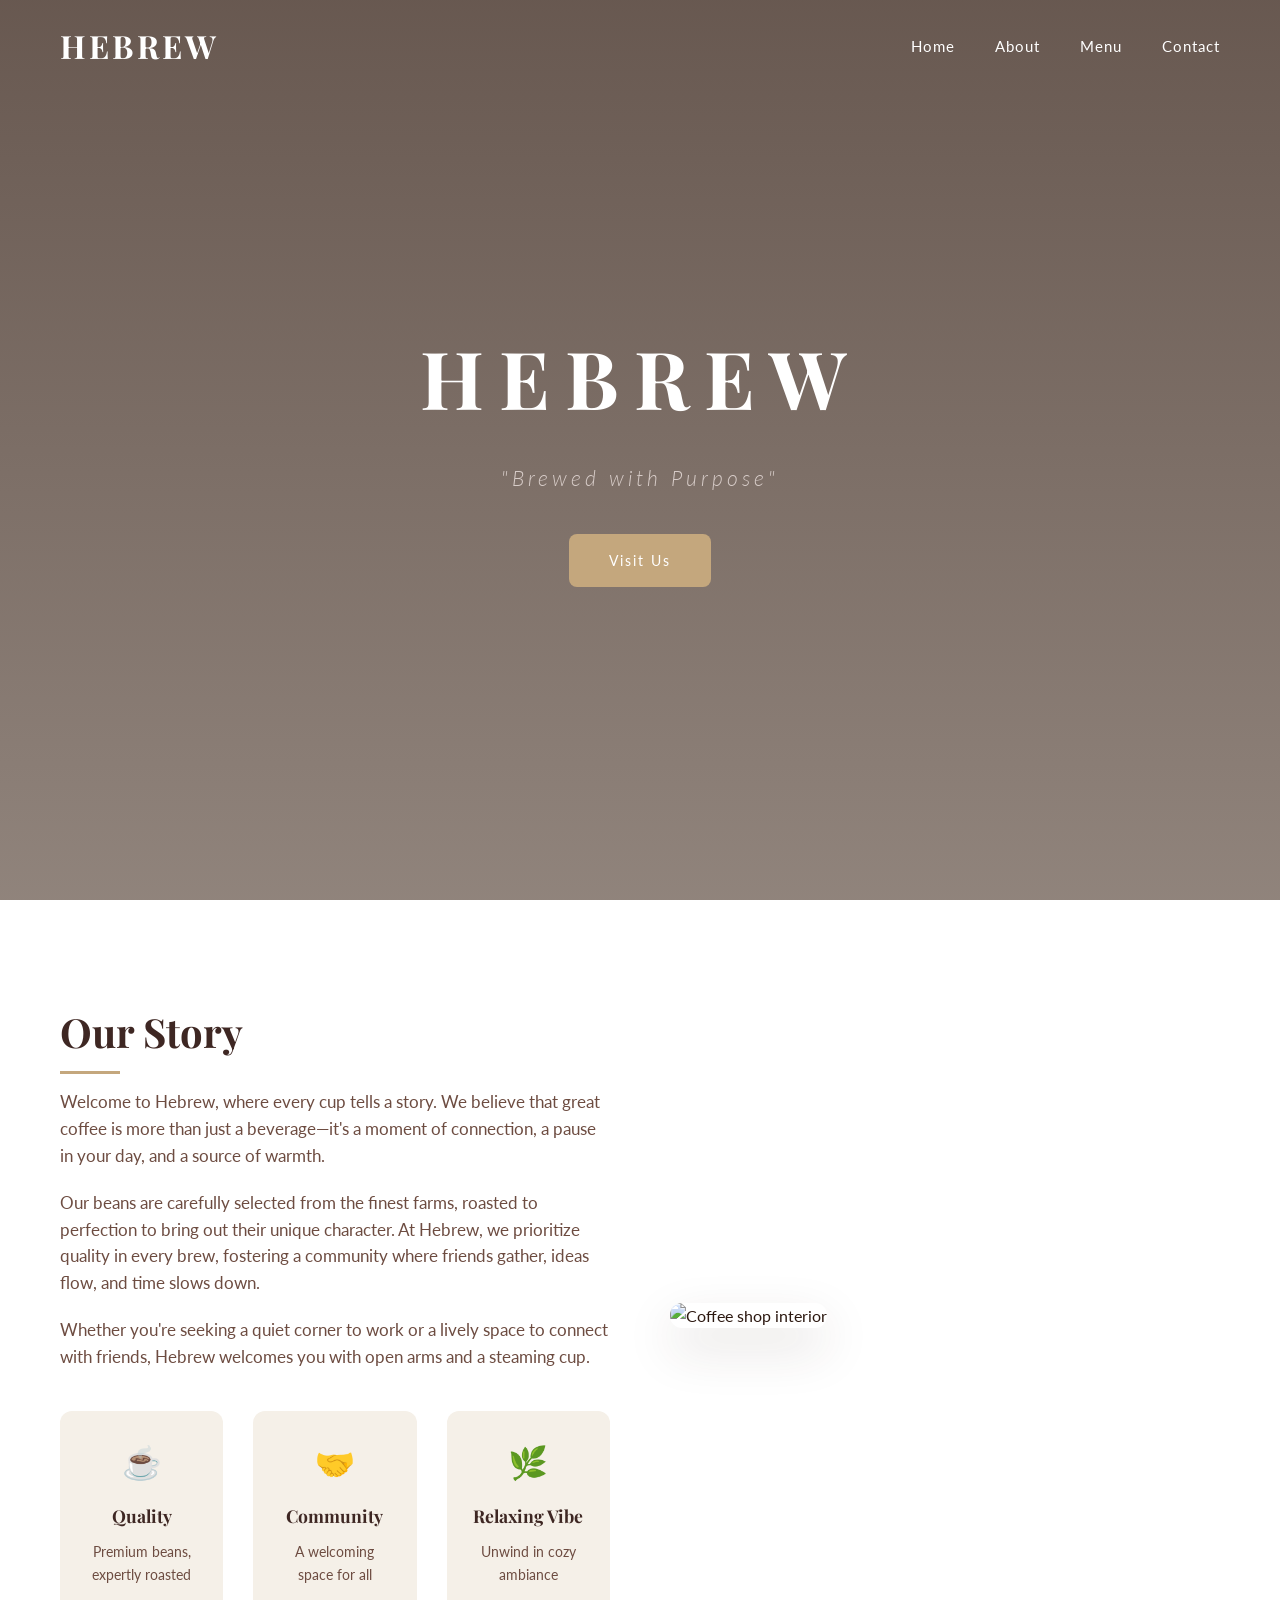
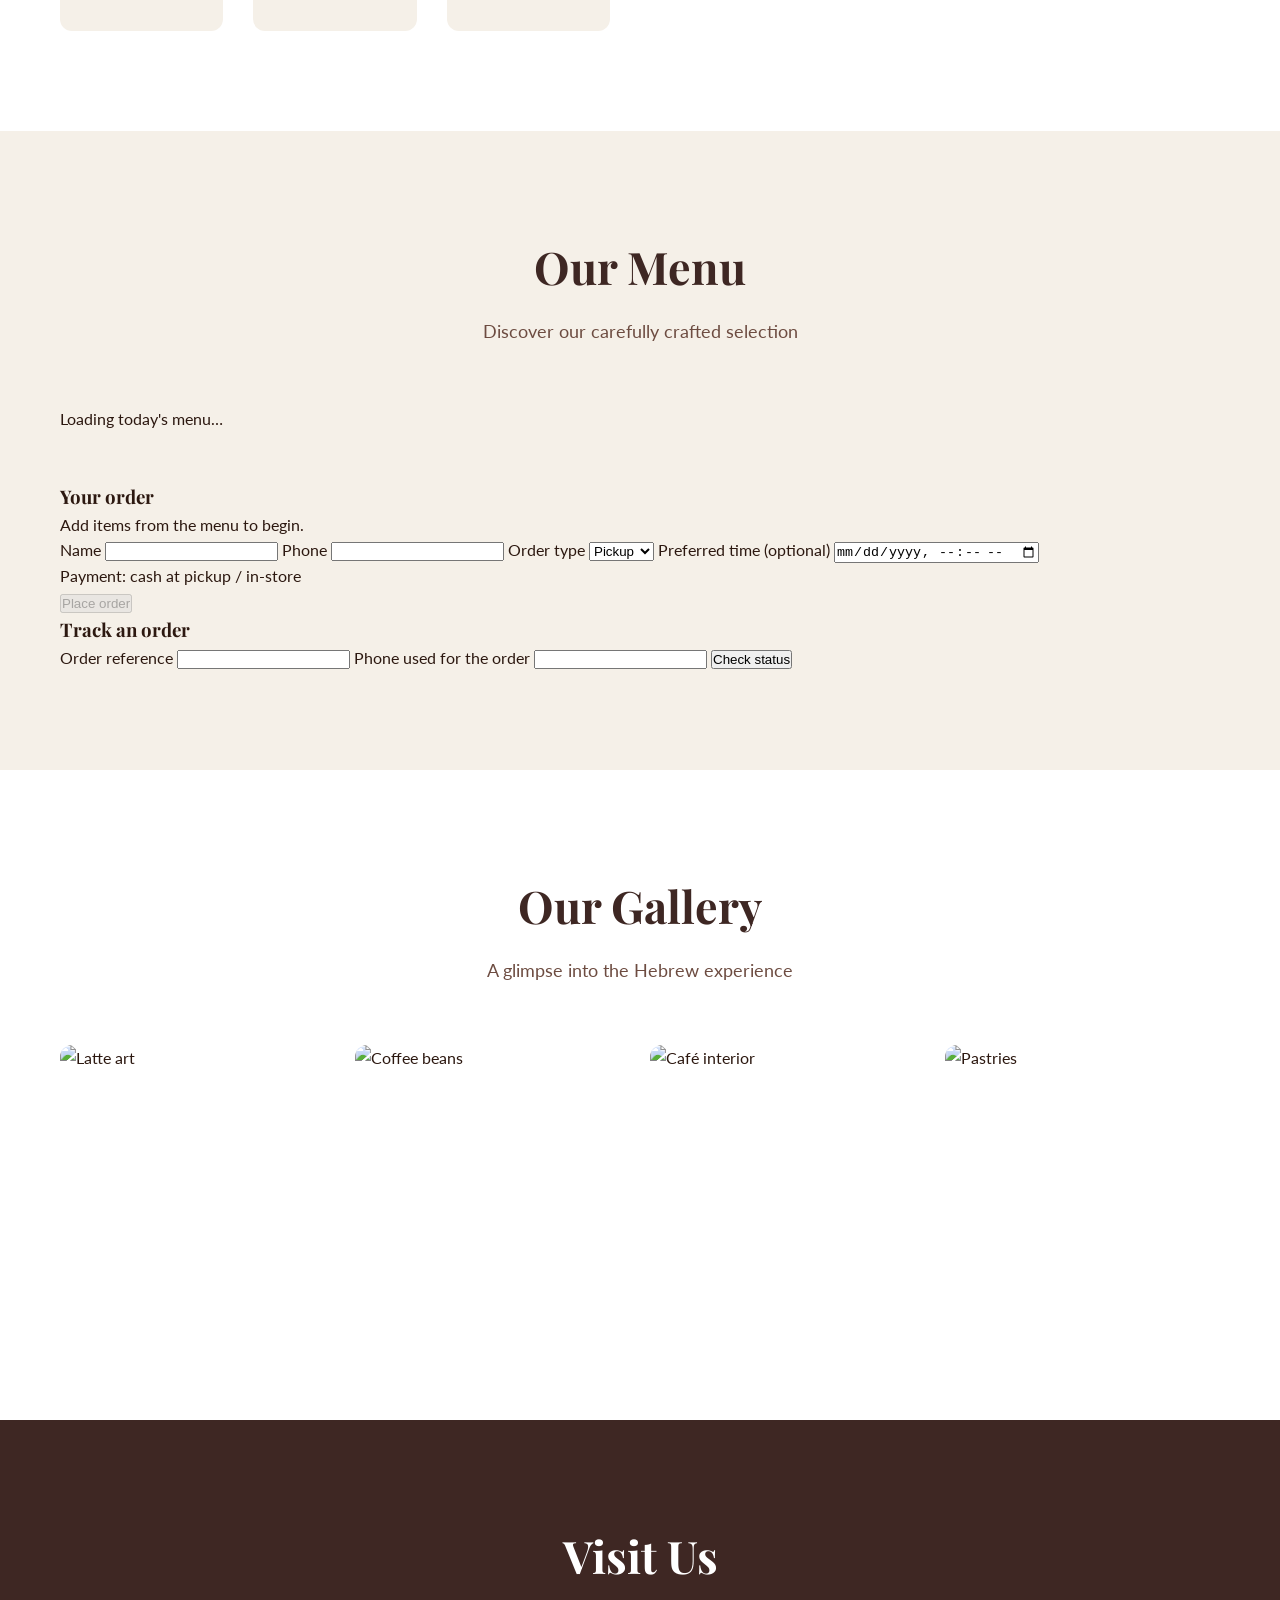
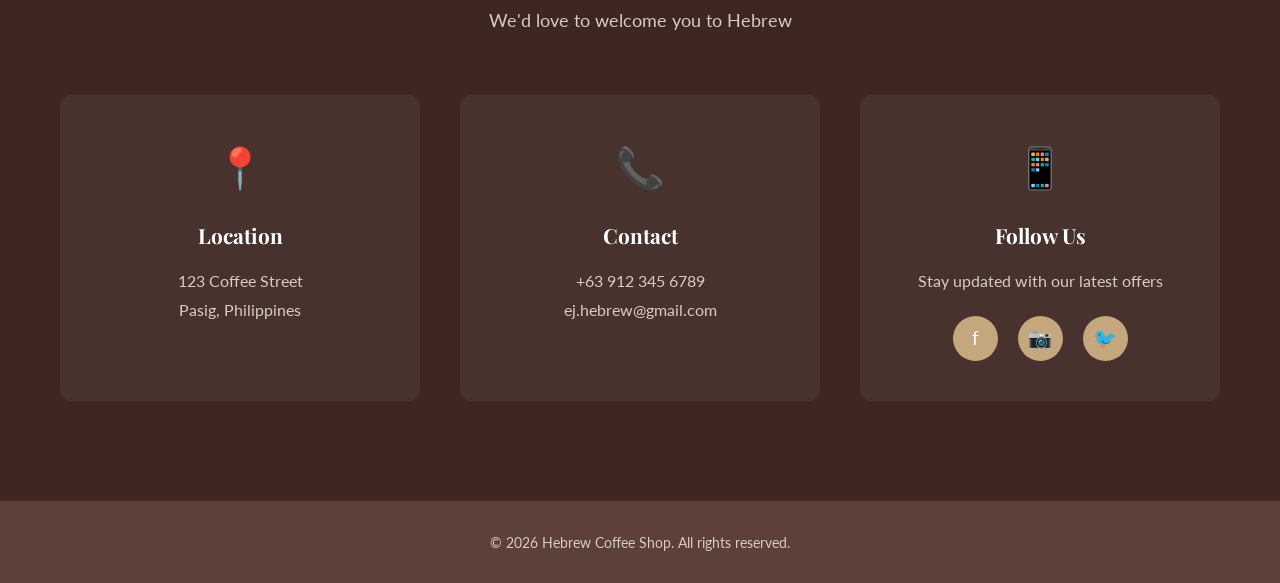
==== index.html @ 123658fb "first page" ====
<!DOCTYPE html>
<html lang="en">
<head>
    <meta charset="UTF-8">
    <meta name="viewport" content="width=device-width, initial-scale=1.0">
    <title>Hebrew - Brewed with Purpose</title>
    <link rel="preconnect" href="https://fonts.googleapis.com">
    <link rel="preconnect" href="https://fonts.gstatic.com" crossorigin>
    <link href="https://fonts.googleapis.com/css2?family=Lato:wght@300;400;700&family=Playfair+Display:wght@400;500;600;700&display=swap" rel="stylesheet">
    <link rel="stylesheet" href="css/shop.css">
    <style>
        :root {
            --primary-dark: #3E2723;
            --secondary-brown: #5D4037;
            --warm-cream: #F5F0E8;
            --soft-beige: #D7CCC8;
            --accent-gold: #C4A77D;
            --text-dark: #2C1810;
            --text-light: #6D4C41;
            --white: #FFFFFF;
            --accent-coral: #A1887F;
        }

        * {
            margin: 0;
            padding: 0;
            box-sizing: border-box;
        }

        html {
            scroll-behavior: smooth;
        }

        body {
            font-family: 'Lato', sans-serif;
            color: var(--text-dark);
            background-color: var(--warm-cream);
            line-height: 1.6;
        }

        h1, h2, h3, h4 {
            font-family: 'Playfair Display', serif;
        }

        .container {
            max-width: 1200px;
            margin: 0 auto;
            padding: 0 20px;
        }

        /* Navigation */
        .navbar {
            position: fixed;
            top: 0;
            left: 0;
            right: 0;
            z-index: 1000;
            padding: 20px 0;
            transition: all 0.3s ease;
        }

        .navbar.scrolled {
            background: rgba(245, 240, 232, 0.95);
            backdrop-filter: blur(10px);
            box-shadow: 0 2px 20px rgba(62, 39, 35, 0.1);
            padding: 15px 0;
        }

        .nav-content {
            display: flex;
            justify-content: space-between;
            align-items: center;
        }

        .logo {
            font-family: 'Playfair Display', serif;
            font-size: 2rem;
            font-weight: 700;
            color: var(--white);
            text-decoration: none;
            letter-spacing: 3px;
        }

        .navbar.scrolled .logo {
            color: var(--primary-dark);
        }

        .nav-links {
            display: flex;
            list-style: none;
            gap: 40px;
        }

        .nav-links a {
            color: var(--white);
            text-decoration: none;
            font-weight: 400;
            font-size: 0.95rem;
            letter-spacing: 1px;
            transition: color 0.3s ease;
            position: relative;
        }

        .nav-links a::after {
            content: '';
            position: absolute;
            bottom: -5px;
            left: 0;
            width: 0;
            height: 2px;
            background: var(--accent-gold);
            transition: width 0.3s ease;
        }

        .nav-links a:hover::after {
            width: 100%;
        }

        .navbar.scrolled .nav-links a {
            color: var(--primary-dark);
        }

        .hamburger {
            display: none;
            flex-direction: column;
            cursor: pointer;
            gap: 5px;
        }

        .hamburger span {
            width: 25px;
            height: 3px;
            background: var(--white);
            transition: all 0.3s ease;
        }

        .navbar.scrolled .hamburger span {
            background: var(--primary-dark);
        }

        /* Hero Section */
        .hero {
            height: 100vh;
            background: linear-gradient(rgba(44, 24, 16, 0.7), rgba(44, 24, 16, 0.5)),
                        url('https://images.unsplash.com/photo-1495474472287-4d71bcdd2085?w=1920&q=80') center/cover no-repeat;
            display: flex;
            align-items: center;
            justify-content: center;
            text-align: center;
        }

        .hero-content {
            animation: fadeInUp 1s ease;
        }

        .hero h1 {
            font-size: 5rem;
            color: var(--white);
            letter-spacing: 15px;
            margin-bottom: 20px;
            text-transform: uppercase;
        }

        .hero-tagline {
            font-size: 1.3rem;
            color: var(--soft-beige);
            font-weight: 300;
            letter-spacing: 4px;
            margin-bottom: 40px;
            font-style: italic;
        }

        .btn {
            display: inline-block;
            padding: 15px 40px;
            background: var(--accent-gold);
            color: var(--white);
            text-decoration: none;
            font-size: 0.9rem;
            letter-spacing: 2px;
            border: none;
            cursor: pointer;
            transition: all 0.3s ease;
            border-radius: 8px;
        }

        .btn:hover {
            background: var(--primary-dark);
            transform: translateY(-3px);
            box-shadow: 0 10px 30px rgba(62, 39, 35, 0.3);
        }

        /* About Section */
        .about {
            padding: 100px 0;
            background: var(--white);
        }

        .about-content {
            display: grid;
            grid-template-columns: 1fr 1fr;
            gap: 60px;
            align-items: center;
        }

        .about-text h2 {
            font-size: 2.5rem;
            color: var(--primary-dark);
            margin-bottom: 25px;
            position: relative;
        }

        .about-text h2::after {
            content: '';
            position: absolute;
            bottom: -10px;
            left: 0;
            width: 60px;
            height: 3px;
            background: var(--accent-gold);
        }

        .about-text p {
            color: var(--text-light);
            margin-bottom: 20px;
            font-size: 1.05rem;
        }

        .about-features {
            display: grid;
            grid-template-columns: repeat(3, 1fr);
            gap: 30px;
            margin-top: 40px;
        }

        .feature {
            text-align: center;
            padding: 25px;
            background: var(--warm-cream);
            border-radius: 12px;
            transition: transform 0.3s ease;
        }

        .feature:hover {
            transform: translateY(-5px);
        }

        .feature-icon {
            font-size: 2rem;
            margin-bottom: 15px;
        }

        .feature h4 {
            color: var(--primary-dark);
            font-size: 1.1rem;
            margin-bottom: 10px;
        }

        .feature p {
            font-size: 0.9rem;
            color: var(--text-light);
        }

        .about-image {
            position: relative;
        }

        .about-image img {
            width: 100%;
            border-radius: 12px;
            box-shadow: 0 20px 50px rgba(62, 39, 35, 0.15);
        }

        .about-image::before {
            content: '';
            position: absolute;
            top: -20px;
            right: -20px;
            width: 100%;
            height: 100%;
            border: 3px solid var(--accent-gold);
            border-radius: 12px;
            z-index: -1;
        }

        /* Menu Section */
        .menu {
            padding: 100px 0;
            background: var(--warm-cream);
        }

        .section-header {
            text-align: center;
            margin-bottom: 60px;
        }

        .section-header h2 {
            font-size: 2.8rem;
            color: var(--primary-dark);
            margin-bottom: 15px;
        }

        .section-header p {
            color: var(--text-light);
            font-size: 1.1rem;
        }

        .menu-tabs {
            display: flex;
            justify-content: center;
            flex-wrap: wrap;
            gap: 15px;
            margin-bottom: 50px;
        }

        .menu-tab {
            padding: 12px 25px;
            background: var(--white);
            border: 2px solid var(--soft-beige);
            border-radius: 30px;
            cursor: pointer;
            transition: all 0.3s ease;
            font-size: 0.95rem;
            color: var(--text-light);
        }

        .menu-tab:hover,
        .menu-tab.active {
            background: var(--primary-dark);
            border-color: var(--primary-dark);
            color: var(--white);
        }

        .menu-category {
            display: none;
        }

        .menu-category.active {
            display: block;
            animation: fadeIn 0.5s ease;
        }

        .menu-grid {
            display: grid;
            grid-template-columns: repeat(3, 1fr);
            gap: 25px;
        }

        .menu-item {
            background: var(--white);
            padding: 25px;
            border-radius: 12px;
            box-shadow: 0 4px 20px rgba(62, 39, 35, 0.08);
            transition: all 0.3s ease;
            display: flex;
            justify-content: space-between;
            align-items: center;
        }

        .menu-item:hover {
            transform: translateY(-5px);
            box-shadow: 0 10px 30px rgba(62, 39, 35, 0.15);
        }

        .menu-item-name {
            font-weight: 500;
            color: var(--text-dark);
            font-size: 1rem;
        }

        .menu-item-price {
            font-family: 'Playfair Display', serif;
            font-weight: 600;
            color: var(--accent-gold);
            font-size: 1.1rem;
        }

        /* Gallery Section */
        .gallery {
            padding: 100px 0;
            background: var(--white);
        }

        .gallery-grid {
            display: grid;
            grid-template-columns: repeat(4, 1fr);
            gap: 20px;
        }

        .gallery-item {
            position: relative;
            overflow: hidden;
            border-radius: 12px;
            aspect-ratio: 1;
        }

        .gallery-item img {
            width: 100%;
            height: 100%;
            object-fit: cover;
            transition: transform 0.5s ease;
        }

        .gallery-item:hover img {
            transform: scale(1.1);
        }

        .gallery-overlay {
            position: absolute;
            inset: 0;
            background: rgba(44, 24, 16, 0.4);
            opacity: 0;
            transition: opacity 0.3s ease;
            display: flex;
            align-items: center;
            justify-content: center;
        }

        .gallery-item:hover .gallery-overlay {
            opacity: 1;
        }

        .gallery-overlay span {
            color: var(--white);
            font-family: 'Playfair Display', serif;
            font-size: 1.2rem;
        }

        /* Contact Section */
        .contact {
            padding: 100px 0;
            background: var(--primary-dark);
        }

        .contact .section-header h2 {
            color: var(--white);
        }

        .contact .section-header p {
            color: var(--soft-beige);
        }

        .contact-grid {
            display: grid;
            grid-template-columns: repeat(3, 1fr);
            gap: 40px;
            margin-top: 60px;
        }

        .contact-card {
            text-align: center;
            padding: 40px 30px;
            background: rgba(255, 255, 255, 0.05);
            border-radius: 12px;
            transition: all 0.3s ease;
        }

        .contact-card:hover {
            background: rgba(255, 255, 255, 0.1);
            transform: translateY(-5px);
        }

        .contact-icon {
            font-size: 2.5rem;
            margin-bottom: 20px;
        }

        .contact-card h3 {
            color: var(--white);
            font-size: 1.3rem;
            margin-bottom: 15px;
        }

        .contact-card p {
            color: var(--soft-beige);
            line-height: 1.8;
        }

        .social-links {
            display: flex;
            justify-content: center;
            gap: 20px;
            margin-top: 20px;
        }

        .social-links a {
            width: 45px;
            height: 45px;
            background: var(--accent-gold);
            border-radius: 50%;
            display: flex;
            align-items: center;
            justify-content: center;
            color: var(--white);
            text-decoration: none;
            font-size: 1.2rem;
            transition: all 0.3s ease;
        }

        .social-links a:hover {
            background: var(--white);
            color: var(--primary-dark);
        }

        /* Footer */
        .footer {
            padding: 30px 0;
            background: var(--secondary-brown);
            text-align: center;
        }

        .footer p {
            color: var(--soft-beige);
            font-size: 0.9rem;
        }

        /* Animations */
        @keyframes fadeInUp {
            from {
                opacity: 0;
                transform: translateY(30px);
            }
            to {
                opacity: 1;
                transform: translateY(0);
            }
        }

        @keyframes fadeIn {
            from {
                opacity: 0;
            }
            to {
                opacity: 1;
            }
        }

        /* Mobile Menu */
        .mobile-menu {
            display: none;
            position: fixed;
            top: 0;
            right: -100%;
            width: 280px;
            height: 100vh;
            background: var(--primary-dark);
            padding: 80px 30px;
            transition: right 0.3s ease;
            z-index: 999;
        }

        .mobile-menu.active {
            right: 0;
        }

        .mobile-menu ul {
            list-style: none;
        }

        .mobile-menu li {
            margin-bottom: 25px;
        }

        .mobile-menu a {
            color: var(--white);
            text-decoration: none;
            font-size: 1.2rem;
            letter-spacing: 2px;
        }

        .mobile-overlay {
            display: none;
            position: fixed;
            inset: 0;
            background: rgba(0, 0, 0, 0.5);
            z-index: 998;
        }

        .mobile-overlay.active {
            display: block;
        }

        /* Responsive */
        @media (max-width: 1024px) {
            .menu-grid {
                grid-template-columns: repeat(2, 1fr);
            }

            .gallery-grid {
                grid-template-columns: repeat(2, 1fr);
            }
        }

        @media (max-width: 768px) {
            .nav-links {
                display: none;
            }

            .hamburger {
                display: flex;
            }

            .mobile-menu {
                display: block;
            }

            .hero h1 {
                font-size: 3rem;
                letter-spacing: 8px;
            }

            .hero-tagline {
                font-size: 1rem;
                letter-spacing: 2px;
            }

            .about-content {
                grid-template-columns: 1fr;
            }

            .about-image {
                order: -1;
            }

            .about-features {
                grid-template-columns: 1fr;
            }

            .menu-grid {
                grid-template-columns: 1fr;
            }

            .contact-grid {
                grid-template-columns: 1fr;
            }

            .gallery-grid {
                grid-template-columns: 1fr 1fr;
            }
        }

        @media (max-width: 480px) {
            .hero h1 {
                font-size: 2.2rem;
            }

            .section-header h2 {
                font-size: 2rem;
            }

            .menu-tabs {
                gap: 10px;
            }

            .menu-tab {
                padding: 10px 18px;
                font-size: 0.85rem;
            }

            .gallery-grid {
                grid-template-columns: 1fr;
            }
        }
    </style>
</head>
<body>
    <!-- Navigation -->
    <nav class="navbar" id="navbar">
        <div class="container">
            <div class="nav-content">
                <a href="#" class="logo">HEBREW</a>
                <ul class="nav-links">
                    <li><a href="#home">Home</a></li>
                    <li><a href="#about">About</a></li>
                    <li><a href="#menu">Menu</a></li>
                    <li><a href="#contact">Contact</a></li>
                </ul>
                <div class="hamburger" id="hamburger">
                    <span></span>
                    <span></span>
                    <span></span>
                </div>
            </div>
        </div>
    </nav>

    <!-- Mobile Menu -->
    <div class="mobile-overlay" id="mobileOverlay"></div>
    <div class="mobile-menu" id="mobileMenu">
        <ul>
            <li><a href="#home">Home</a></li>
            <li><a href="#about">About</a></li>
            <li><a href="#menu">Menu</a></li>
            <li><a href="#contact">Contact</a></li>
        </ul>
    </div>

    <!-- Hero Section -->
    <section class="hero" id="home">
        <div class="hero-content">
            <h1>Hebrew</h1>
            <p class="hero-tagline">"Brewed with Purpose"</p>
            <a href="#contact" class="btn">Visit Us</a>
        </div>
    </section>

    <!-- About Section -->
    <section class="about" id="about">
        <div class="container">
            <div class="about-content">
                <div class="about-text">
                    <h2>Our Story</h2>
                    <p>Welcome to Hebrew, where every cup tells a story. We believe that great coffee is more than just a beverage—it's a moment of connection, a pause in your day, and a source of warmth.</p>
                    <p>Our beans are carefully selected from the finest farms, roasted to perfection to bring out their unique character. At Hebrew, we prioritize quality in every brew, fostering a community where friends gather, ideas flow, and time slows down.</p>
                    <p>Whether you're seeking a quiet corner to work or a lively space to connect with friends, Hebrew welcomes you with open arms and a steaming cup.</p>
                    
                    <div class="about-features">
                        <div class="feature">
                            <div class="feature-icon">☕</div>
                            <h4>Quality</h4>
                            <p>Premium beans, expertly roasted</p>
                        </div>
                        <div class="feature">
                            <div class="feature-icon">🤝</div>
                            <h4>Community</h4>
                            <p>A welcoming space for all</p>
                        </div>
                        <div class="feature">
                            <div class="feature-icon">🌿</div>
                            <h4>Relaxing Vibe</h4>
                            <p>Unwind in cozy ambiance</p>
                        </div>
                    </div>
                </div>
                <div class="about-image">
                    <img src="https://images.unsplash.com/photo-1501339847302-ac426a4a7cbb?w=600&q=80" alt="Coffee shop interior">
                </div>
            </div>
        </div>
    </section>

    <!-- Menu Section -->
    <section class="menu" id="menu">
        <div class="container">
            <div class="section-header">
                <h2>Our Menu</h2>
                <p>Discover our carefully crafted selection</p>
            </div>

            <p class="menu-loading" id="menuStatus" role="status">Loading today's menu…</p>
            <div class="menu-tabs" id="menuTabs" aria-label="Menu categories"></div>
            <div id="menuCategories"></div>

            <section class="order-panel" aria-labelledby="cartHeading">
                <h3 id="cartHeading">Your order</h3>
                <p id="emptyCart">Add items from the menu to begin.</p>
                <ul class="cart-list" id="cartList"></ul>
                <p class="cart-total" id="cartTotal"></p>
                <form class="checkout-form" id="checkoutForm">
                    <label>
                        Name
                        <input name="customer_name" autocomplete="name" maxlength="100" required>
                    </label>
                    <label>
                        Phone
                        <input name="customer_phone" type="tel" autocomplete="tel" minlength="7" maxlength="32" required>
                    </label>
                    <label>
                        Order type
                        <select name="fulfillment_type" required>
                            <option value="pickup">Pickup</option>
                            <option value="dine_in">Dine-in</option>
                        </select>
                    </label>
                    <label>
                        Preferred time (optional)
                        <input name="requested_at" type="datetime-local">
                    </label>
                    <div class="form-wide">
                        <p>Payment: cash at pickup / in-store</p>
                        <button class="shop-button" id="placeOrderButton" type="submit" disabled>Place order</button>
                        <p class="order-message" id="orderMessage" role="status" aria-live="polite"></p>
                    </div>
                </form>
                <div class="track-order">
                    <h3>Track an order</h3>
                    <form id="trackOrderForm">
                        <label>
                            Order reference
                            <input name="tracking_token" autocomplete="off" required>
                        </label>
                        <label>
                            Phone used for the order
                            <input name="customer_phone" type="tel" autocomplete="tel" required>
                        </label>
                        <button class="shop-button" type="submit">Check status</button>
                    </form>
                    <p class="order-message" id="trackingMessage" role="status" aria-live="polite"></p>
                </div>
            </section>
        </div>
    </section>

    <!-- Gallery Section -->
    <section class="gallery">
        <div class="container">
            <div class="section-header">
                <h2>Our Gallery</h2>
                <p>A glimpse into the Hebrew experience</p>
            </div>
            <div class="gallery-grid">
                <div class="gallery-item">
                    <img src="https://images.unsplash.com/photo-1498804103079-a6351b050096?w=400&q=80" alt="Latte art">
                    <div class="gallery-overlay"><span>Latte Art</span></div>
                </div>
                <div class="gallery-item">
                    <img src="https://images.unsplash.com/photo-1509042239860-f550ce710b93?w=400&q=80" alt="Coffee beans">
                    <div class="gallery-overlay"><span>Premium Beans</span></div>
                </div>
                <div class="gallery-item">
                    <img src="https://images.unsplash.com/photo-1554118811-1e0d58224f24?w=400&q=80" alt="Café interior">
                    <div class="gallery-overlay"><span>Cozy Space</span></div>
                </div>
                <div class="gallery-item">
                    <img src="https://images.unsplash.com/photo-1514432324607-a09d9b4aefdd?w=400&q=80" alt="Pastries">
                    <div class="gallery-overlay"><span>Fresh Pastries</span></div>
                </div>
            </div>
        </div>
    </section>

    <!-- Contact Section -->
    <section class="contact" id="contact">
        <div class="container">
            <div class="section-header">
                <h2>Visit Us</h2>
                <p>We'd love to welcome you to Hebrew</p>
            </div>
            <div class="contact-grid">
                <div class="contact-card">
                    <div class="contact-icon">📍</div>
                    <h3>Location</h3>
                    <p>123 Coffee Street<br>Pasig, Philippines</p>
                </div>
                <div class="contact-card">
                    <div class="contact-icon">📞</div>
                    <h3>Contact</h3>
                    <p>+63 912 345 6789<br>ej.hebrew@gmail.com</p>
                </div>
                <div class="contact-card">
                    <div class="contact-icon">📱</div>
                    <h3>Follow Us</h3>
                    <p>Stay updated with our latest offers</p>
                    <div class="social-links">
                        <a href="#" aria-label="Facebook">f</a>
                        <a href="#" aria-label="Instagram">📷</a>
                        <a href="#" aria-label="Twitter">🐦</a>
                    </div>
                </div>
            </div>
        </div>
    </section>

    <!-- Footer -->
    <footer class="footer">
        <div class="container">
            <p>&copy; 2026 Hebrew Coffee Shop. All rights reserved.</p>
        </div>
    </footer>

    <script>
        // Navbar scroll effect
        const navbar = document.getElementById('navbar');
        window.addEventListener('scroll', () => {
            if (window.scrollY > 50) {
                navbar.classList.add('scrolled');
            } else {
                navbar.classList.remove('scrolled');
            }
        });

        // Mobile menu toggle
        const hamburger = document.getElementById('hamburger');
        const mobileMenu = document.getElementById('mobileMenu');
        const mobileOverlay = document.getElementById('mobileOverlay');

        hamburger.addEventListener('click', () => {
            mobileMenu.classList.toggle('active');
            mobileOverlay.classList.toggle('active');
        });

        mobileOverlay.addEventListener('click', () => {
            mobileMenu.classList.remove('active');
            mobileOverlay.classList.remove('active');
        });

        // Close mobile menu on link click
        document.querySelectorAll('.mobile-menu a').forEach(link => {
            link.addEventListener('click', () => {
                mobileMenu.classList.remove('active');
                mobileOverlay.classList.remove('active');
            });
        });

        // Smooth scroll for anchor links
        document.querySelectorAll('a[href^="#"]').forEach(anchor => {
            anchor.addEventListener('click', function(e) {
                e.preventDefault();
                const target = document.querySelector(this.getAttribute('href'));
                if (target) {
                    target.scrollIntoView({
                        behavior: 'smooth',
                        block: 'start'
                    });
                }
            });
        });
    </script>
    <script type="module" src="js/shop.js"></script>
</body>
</html>
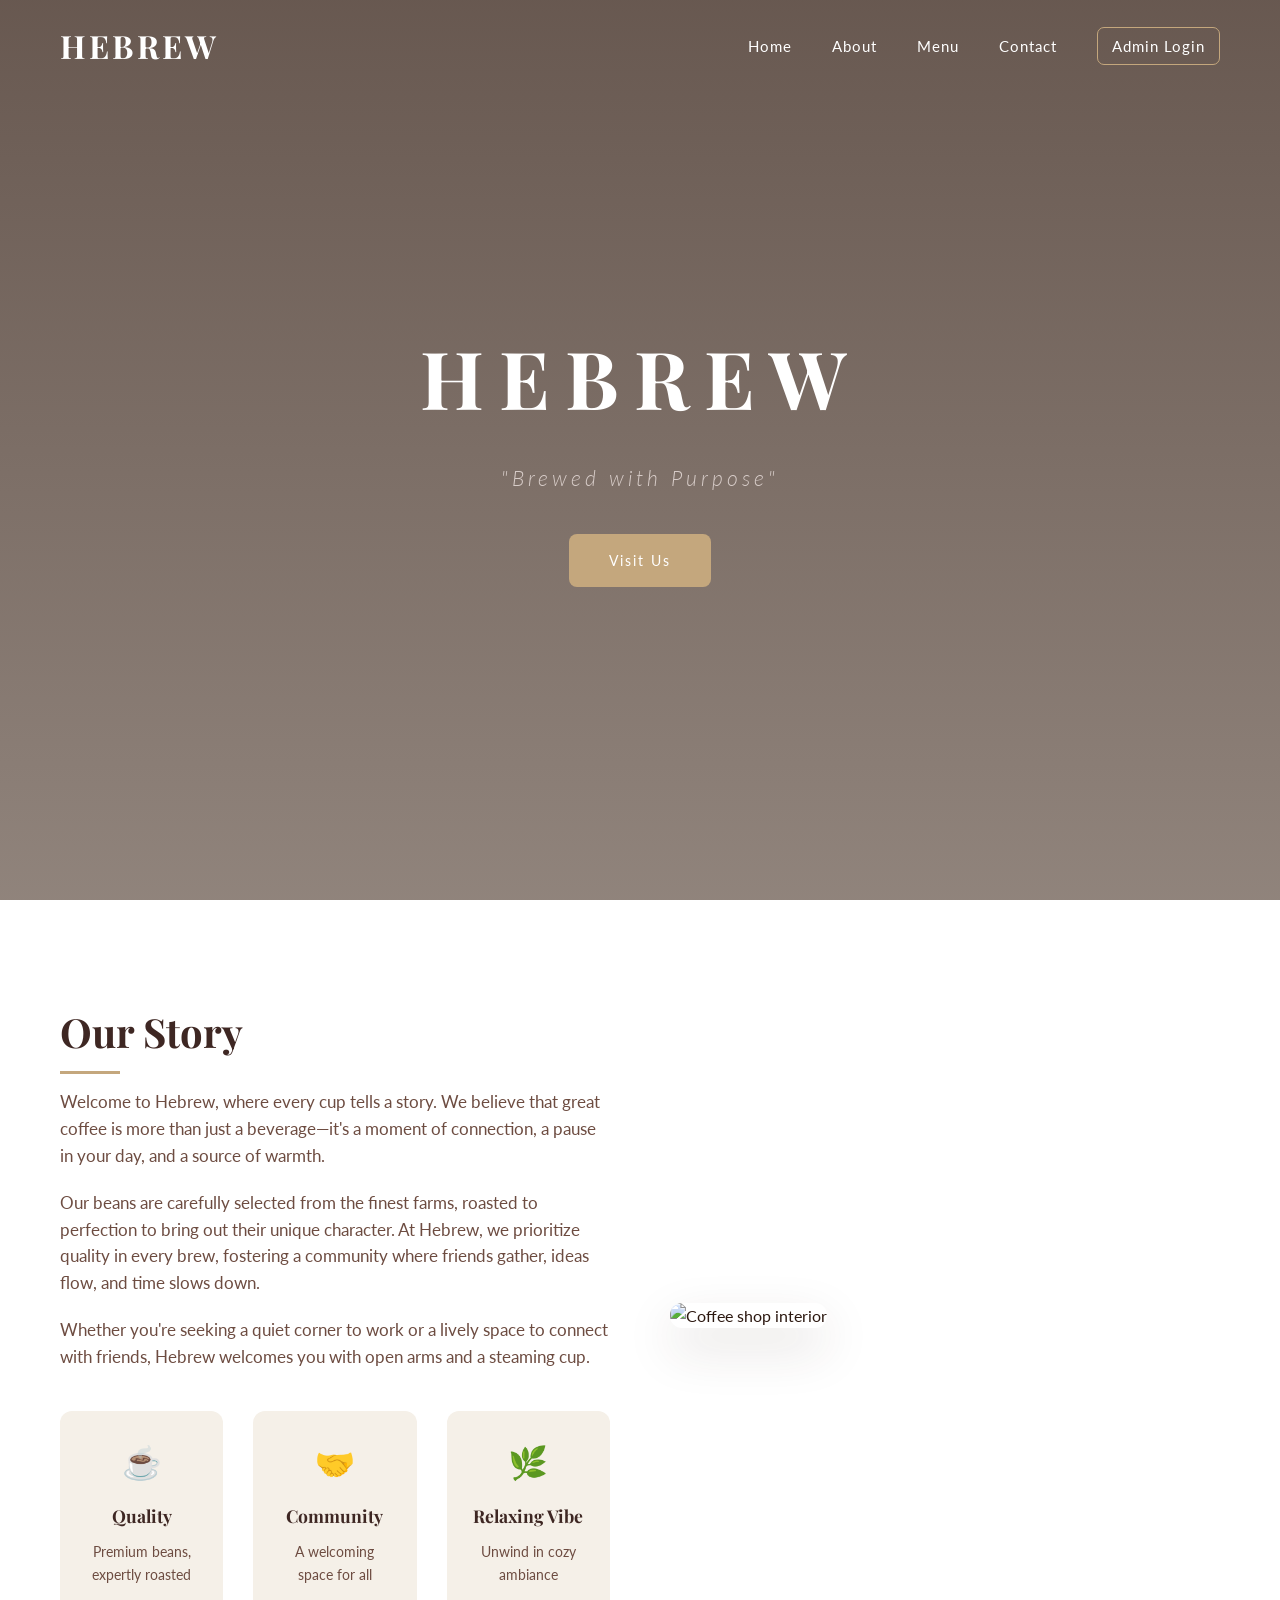
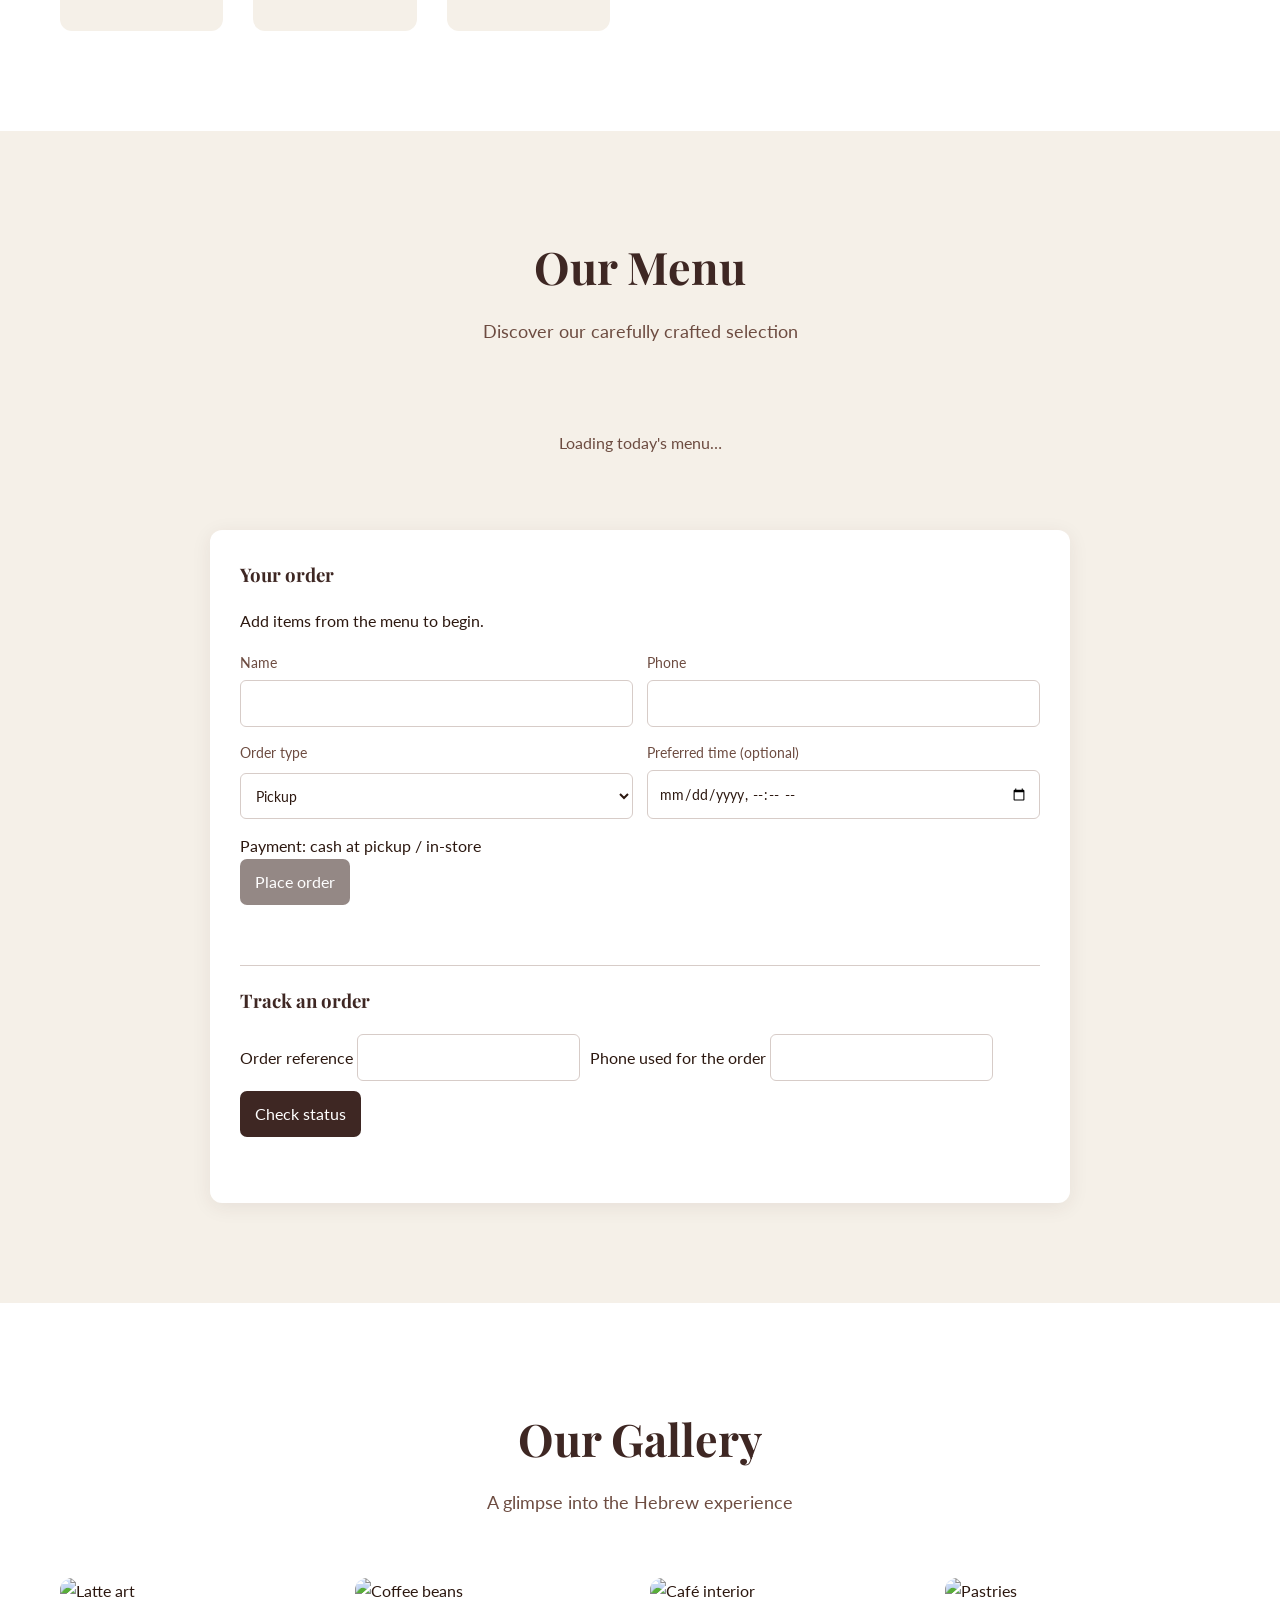
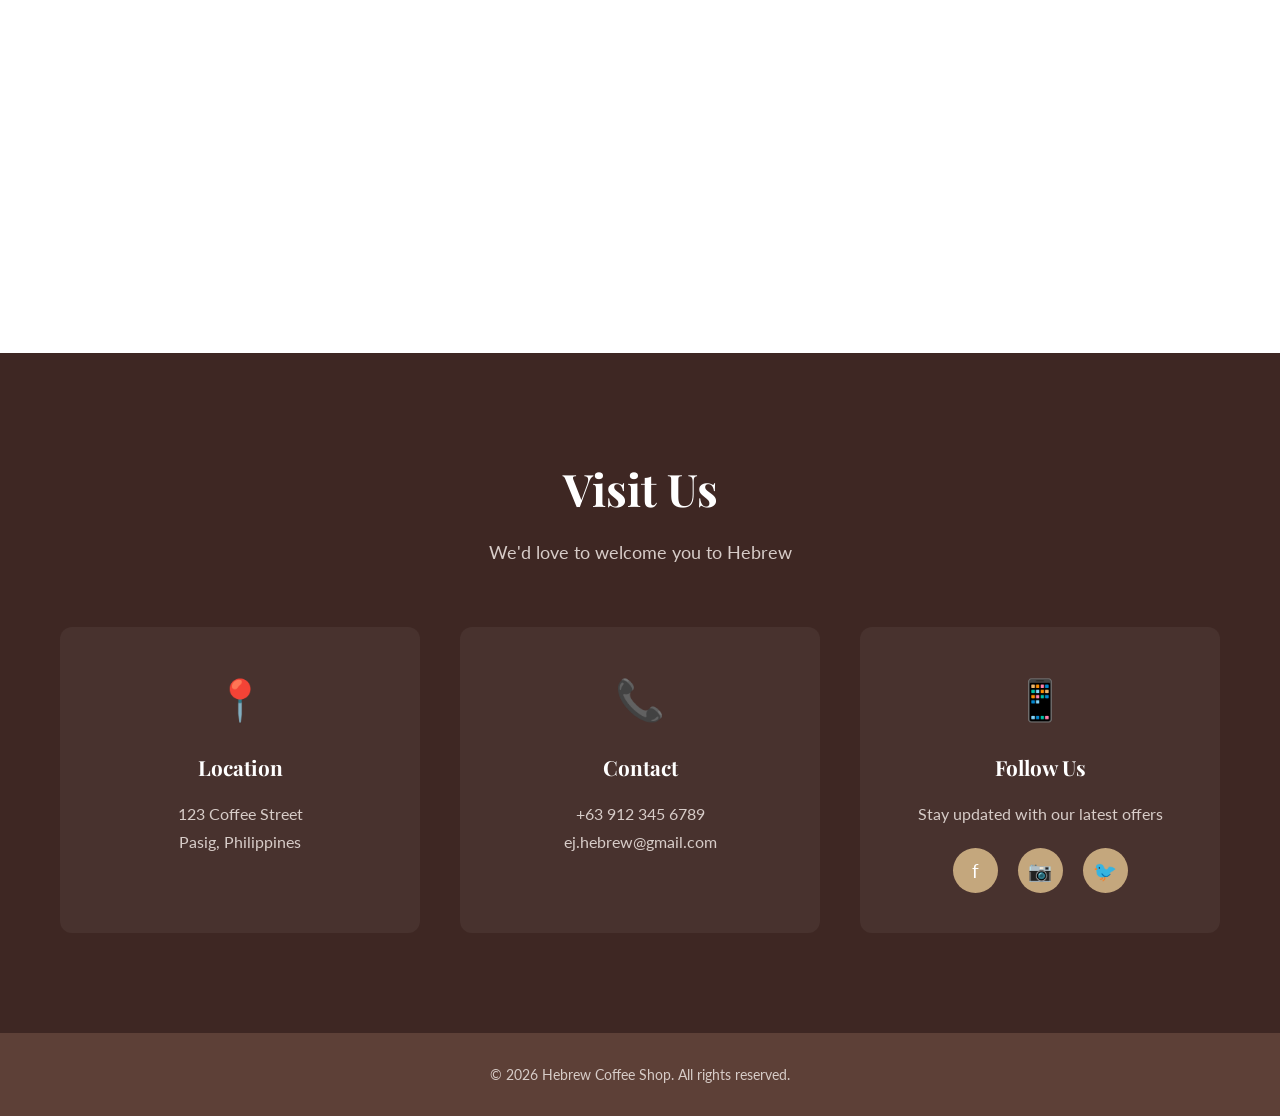
==== commit 9a65b0c4: "Add Supabase-powered cafe admin and ordering" ====
--- a/index.html
+++ b/index.html
@@ -120,6 +120,21 @@
             color: var(--primary-dark);
         }
 
+        .nav-links .nav-admin {
+            padding: 9px 14px;
+            border: 1px solid var(--accent-gold);
+            border-radius: 7px;
+            color: var(--white);
+        }
+
+        .nav-links .nav-admin::after {
+            display: none;
+        }
+
+        .navbar.scrolled .nav-links .nav-admin {
+            color: var(--primary-dark);
+        }
+
         .hamburger {
             display: none;
             flex-direction: column;
@@ -566,6 +581,11 @@
             text-decoration: none;
             font-size: 1.2rem;
             letter-spacing: 2px;
+        }
+
+        .mobile-menu a.nav-admin {
+            color: var(--accent-gold);
+            font-weight: 700;
         }
 
         .mobile-overlay {
@@ -674,6 +694,7 @@
                     <li><a href="#about">About</a></li>
                     <li><a href="#menu">Menu</a></li>
                     <li><a href="#contact">Contact</a></li>
+                    <li><a class="nav-admin" href="admin.html">Admin Login</a></li>
                 </ul>
                 <div class="hamburger" id="hamburger">
                     <span></span>
@@ -692,6 +713,7 @@
             <li><a href="#about">About</a></li>
             <li><a href="#menu">Menu</a></li>
             <li><a href="#contact">Contact</a></li>
+            <li><a class="nav-admin" href="admin.html">Admin Login</a></li>
         </ul>
     </div>
 
--- a/css/shop.css
+++ b/css/shop.css
@@ -0,0 +1,220 @@
+.admin-page [hidden],
+body [hidden] {
+    display: none !important;
+}
+
+.menu-loading,
+.menu-error {
+    color: var(--text-light);
+    text-align: center;
+    padding: 24px;
+}
+
+.menu-error {
+    color: #8b2f22;
+}
+
+.menu-item {
+    gap: 18px;
+}
+
+.menu-item-copy {
+    min-width: 0;
+}
+
+.menu-item-description {
+    margin-top: 5px;
+    color: var(--text-light);
+    font-size: 0.9rem;
+}
+
+.menu-item-photo {
+    width: 68px;
+    height: 68px;
+    object-fit: cover;
+    border-radius: 9px;
+    flex: 0 0 auto;
+}
+
+.menu-item-action {
+    display: grid;
+    justify-items: end;
+    gap: 8px;
+    flex: 0 0 auto;
+}
+
+.sold-out {
+    color: #8b2f22;
+    font-size: 0.8rem;
+    font-weight: 700;
+}
+
+.shop-button,
+.admin-button {
+    border: 0;
+    border-radius: 7px;
+    padding: 10px 15px;
+    background: var(--primary-dark);
+    color: var(--white);
+    font: inherit;
+    cursor: pointer;
+    transition: background 0.2s ease, transform 0.2s ease;
+}
+
+.shop-button:hover,
+.admin-button:hover {
+    background: var(--secondary-brown);
+    transform: translateY(-1px);
+}
+
+.shop-button:disabled,
+.admin-button:disabled {
+    opacity: 0.55;
+    cursor: not-allowed;
+    transform: none;
+}
+
+.order-panel {
+    margin: 42px auto 0;
+    max-width: 860px;
+    padding: 30px;
+    background: var(--white);
+    border-radius: 12px;
+    box-shadow: 0 4px 20px rgba(62, 39, 35, 0.08);
+}
+
+.order-panel h3 {
+    margin-bottom: 18px;
+    color: var(--primary-dark);
+}
+
+.cart-list {
+    list-style: none;
+    margin-bottom: 18px;
+}
+
+.cart-line {
+    display: flex;
+    justify-content: space-between;
+    align-items: center;
+    gap: 12px;
+    padding: 10px 0;
+    border-bottom: 1px solid var(--soft-beige);
+}
+
+.cart-line-info {
+    min-width: 0;
+}
+
+.cart-controls {
+    display: flex;
+    align-items: center;
+    gap: 8px;
+}
+
+.cart-controls button {
+    border: 1px solid var(--soft-beige);
+    border-radius: 5px;
+    background: var(--warm-cream);
+    color: var(--primary-dark);
+    width: 30px;
+    height: 30px;
+    cursor: pointer;
+}
+
+.cart-total {
+    margin: 18px 0;
+    font-size: 1.15rem;
+    font-weight: 700;
+    text-align: right;
+}
+
+.checkout-form,
+.admin-form {
+    display: grid;
+    grid-template-columns: repeat(2, minmax(0, 1fr));
+    gap: 14px;
+}
+
+.checkout-form label,
+.admin-form label {
+    display: grid;
+    gap: 6px;
+    color: var(--text-light);
+    font-size: 0.9rem;
+}
+
+.checkout-form input,
+.checkout-form select,
+.admin-form input,
+.admin-form select,
+.admin-form textarea {
+    width: 100%;
+    padding: 11px;
+    border: 1px solid var(--soft-beige);
+    border-radius: 6px;
+    background: #fff;
+    color: var(--text-dark);
+    font: inherit;
+}
+
+.checkout-form .form-wide,
+.admin-form .form-wide {
+    grid-column: 1 / -1;
+}
+
+.order-message,
+.admin-message {
+    min-height: 1.5em;
+    margin-top: 12px;
+    color: var(--text-light);
+}
+
+.order-message[data-state="error"],
+.admin-message[data-state="error"] {
+    color: #8b2f22;
+}
+
+.order-message[data-state="success"],
+.admin-message[data-state="success"] {
+    color: #356b39;
+}
+
+.track-order {
+    margin-top: 24px;
+    padding-top: 20px;
+    border-top: 1px solid var(--soft-beige);
+}
+
+.track-order form {
+    display: flex;
+    gap: 10px;
+    flex-wrap: wrap;
+}
+
+.track-order input {
+    min-width: 150px;
+    padding: 10px;
+    border: 1px solid var(--soft-beige);
+    border-radius: 6px;
+    font: inherit;
+}
+
+@media (max-width: 600px) {
+    .order-panel {
+        padding: 22px 16px;
+    }
+
+    .checkout-form {
+        grid-template-columns: 1fr;
+    }
+
+    .checkout-form .form-wide {
+        grid-column: auto;
+    }
+
+    .menu-item-photo {
+        width: 52px;
+        height: 52px;
+    }
+}
